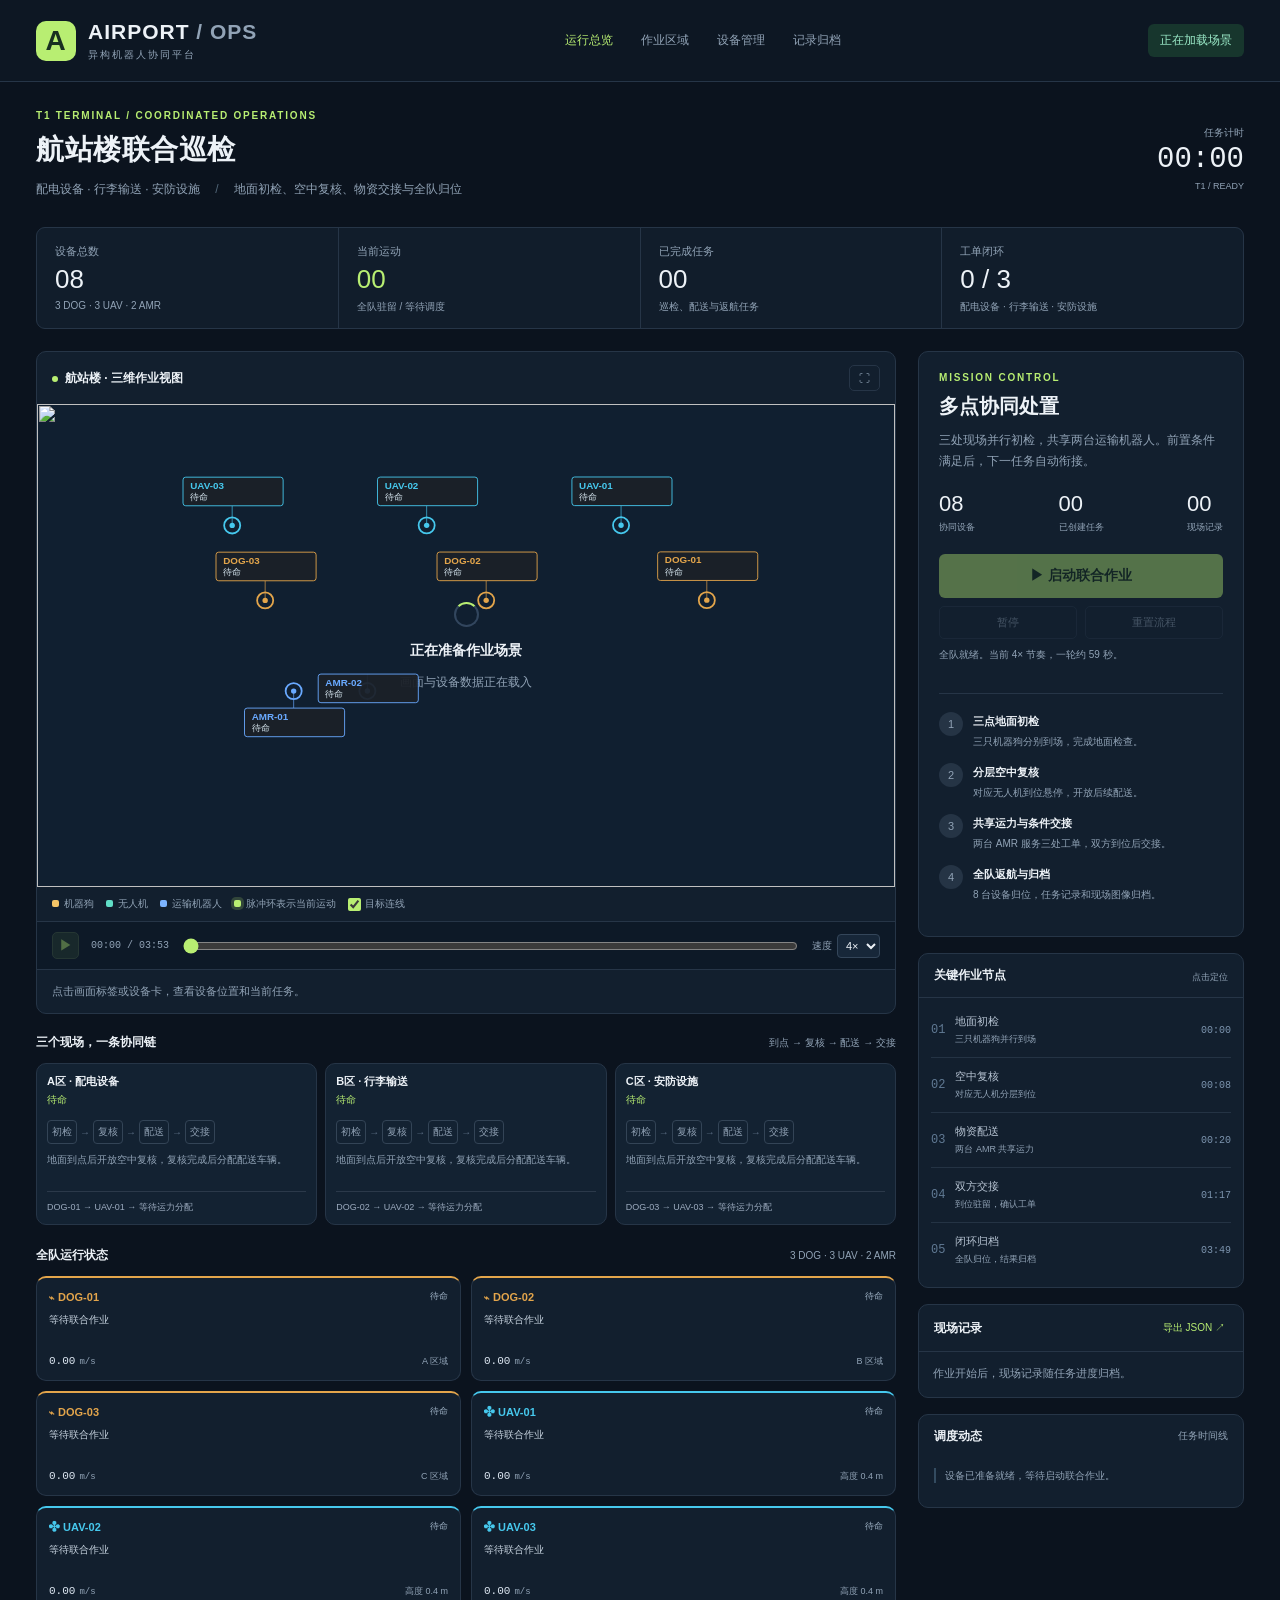
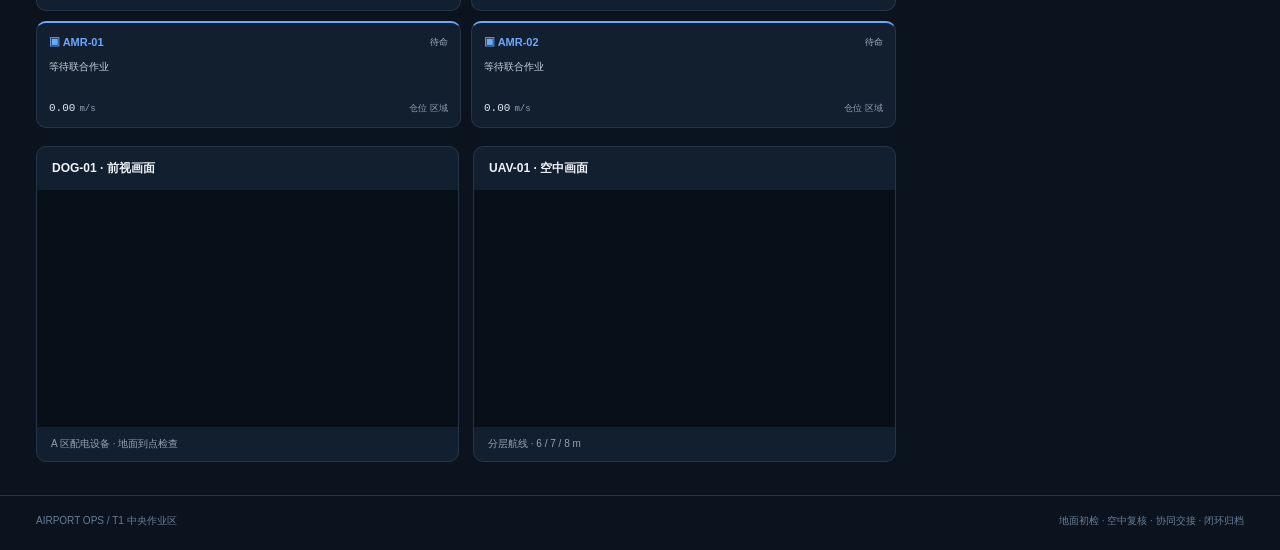
==== web/airport-ops/index.html @ 602c8a8a "chore: initial public release" ====
<!doctype html>
<html lang="zh-CN">
<head>
<meta charset="utf-8"><meta name="viewport" content="width=device-width,initial-scale=1">
<meta name="theme-color" content="#0b131e">
<title>AIRPORT OPS · 航站楼联合巡检</title>
<style>:root{color-scheme:dark;--bg:#0b131e;--panel:#121f2e;--line:#263547;--muted:#91a3b6;--white:#edf2f7;--accent:#b8ee72;--blue:#7cb4ff;--gold:#f4c467;--mint:#60dec7}
*{box-sizing:border-box}body{margin:0;background:var(--bg);color:var(--white);font:14px "Segoe UI","Microsoft YaHei",sans-serif}button,a{font:inherit}button{cursor:pointer}button:disabled{opacity:.4;cursor:not-allowed}button:focus-visible,a:focus-visible{outline:2px solid var(--accent);outline-offset:3px}header{height:82px;border-bottom:1px solid var(--line);display:flex;align-items:center;justify-content:space-between;padding:0 36px;gap:20px;background:#0d1723}.brand{display:flex;align-items:center;gap:12px;font-size:21px;font-weight:800;letter-spacing:1px}.brand-icon{display:grid;place-items:center;width:40px;height:40px;background:var(--accent);color:#183021;border-radius:10px;font-size:28px}.brand small{display:block;font-size:10px;color:var(--muted);font-weight:400;letter-spacing:2px;margin-top:4px}.muted,nav,.nav-dot{color:var(--muted)}nav{font-size:12px}.nav-dot{margin:0 20px}.connection{font-size:12px;background:#17362d;color:#9beac8;padding:8px 12px;border-radius:6px}main{max-width:1700px;margin:auto;padding:28px 36px}.heading{display:flex;justify-content:space-between;gap:20px;margin-bottom:26px}.eyebrow{font-size:10px;font-weight:700;letter-spacing:1.8px;color:var(--accent)}h1{font-size:30px;letter-spacing:.5px;margin:10px 0}p{color:var(--muted);line-height:1.7;margin:8px 0;font-size:12px}.clock{text-align:right;min-width:150px;align-self:center}.clock small,.clock span{display:block;color:var(--muted);font-size:10px}.clock strong{display:block;font-size:29px;line-height:1.4;font-weight:400;font-variant-numeric:tabular-nums}.workspace{display:grid;grid-template-columns:minmax(0,1fr) 325px;gap:22px}.panel{border:1px solid var(--line);background:var(--panel);border-radius:10px;overflow:hidden}.panel-heading{padding:13px 15px;display:flex;justify-content:space-between;align-items:center;gap:8px;font-size:12px}.panel-heading small{font-size:10px;color:var(--muted)}.live-dot{display:inline-block;background:var(--accent);width:6px;height:6px;border-radius:50%;margin-right:7px}.view-tabs{display:flex;gap:4px}.view-tabs button,.secondary-actions button{border:1px solid var(--line);background:transparent;color:var(--muted);border-radius:5px;padding:6px 9px;font-size:11px}.view-tabs .selected{background:#263c35;color:var(--accent);border-color:#3e5e43}#scene{position:relative;background:#071018;aspect-ratio:16/9}#scene img,#scene iframe{width:100%;height:100%;object-fit:contain;display:block;border:0}#scene [hidden]{display:none!important}.scene-tag{position:absolute;left:14px;top:12px;background:#0b162ae0;color:#ecf1f5;padding:6px 9px;border-radius:4px;font-size:9px;letter-spacing:1px;pointer-events:none}.scene-tag span{color:var(--accent);margin:0 6px}.scene-caption{display:flex;align-items:center;gap:16px;flex-wrap:wrap;font-size:10px;color:var(--muted);padding:10px 15px}.scene-caption i{display:inline-block;width:7px;height:7px;border-radius:2px;margin-right:5px}.blue{background:var(--blue)}.gold{background:var(--gold)}.mint{background:var(--mint)}.scene-caption small{margin-left:auto;font-size:9px}.devices{display:grid;grid-template-columns:repeat(3,minmax(0,1fr));gap:12px;margin:14px 0}.device{padding:13px}.device-top{display:flex;align-items:center;justify-content:space-between;font-size:12px;gap:5px}.device-icon{font-size:19px}.device-status{font-size:10px;color:var(--accent)}.device-name{color:var(--muted);font-size:10px;margin:8px 0}.device-pos{font-size:13px;font-family:Consolas,monospace}.device-pos small{font-family:inherit;color:var(--muted);font-size:9px}.cameras{display:grid;grid-template-columns:1fr 1fr;gap:14px}.cameras img{width:100%;aspect-ratio:16/9;object-fit:cover;display:block;background:#071018}.camera-caption{padding:10px 14px;font-size:10px;color:var(--muted)}aside{display:flex;flex-direction:column;gap:16px}.mission{padding:20px}h2{font-size:19px;margin:10px 0}.metrics{display:flex;justify-content:space-between;margin:20px 0}.metrics strong{font-size:22px;font-weight:500;display:block}.metrics small{display:block;color:var(--muted);font-size:9px;margin-top:4px}.primary{width:100%;border:0;background:var(--accent);color:#153019;font-weight:700;padding:13px;border-radius:6px}.secondary-actions{display:flex;gap:8px;margin:8px 0}.secondary-actions button{width:50%;padding:8px}#message{font-size:10px;min-height:32px;line-height:1.6}#steps{margin-top:15px;border-top:1px solid var(--line);padding-top:5px}.step{display:flex;gap:10px;margin:15px 0}.step-num{flex:0 0 24px;height:24px;display:grid;place-items:center;border-radius:50%;background:#253445;font-size:11px;color:var(--muted)}.step.completed .step-num{background:#294633;color:var(--accent)}.step.running .step-num{background:var(--accent);color:#173322}.step b{font-size:12px;font-weight:600}.step small{display:block;color:var(--muted);font-size:10px;margin-top:5px;line-height:1.6}.result{font-size:11px;padding:10px;border-radius:6px;color:var(--accent);background:#1f352b}.result.failed{color:#ff9292;background:#41292d}a{color:var(--accent);text-decoration:none;font-size:11px}a:hover{text-decoration:underline}#evidence{padding:0 14px 14px}#evidence img{width:100%;border-radius:5px;display:block;margin-bottom:6px}#evidence a{display:block;margin-bottom:10px;font-size:10px}.evidence .panel-heading{border-bottom:1px solid var(--line);margin-bottom:12px}#events{padding:0 15px 14px;max-height:240px;overflow:auto}.event{border-left:2px solid #334b60;padding:0 0 0 9px;margin:10px 0;line-height:1.5;font-size:10px;color:var(--muted);overflow-wrap:anywhere}.event time{display:block;color:#66839e;font-size:9px;margin-bottom:3px}.scope{margin-top:16px;padding:14px;font-size:11px}.scope summary{cursor:pointer;color:var(--muted)}.scope p{font-size:11px}footer{display:flex;justify-content:space-between;gap:16px;padding:18px 36px;border-top:1px solid var(--line);color:#697e95;font-size:10px}#scene:fullscreen{height:100vh;width:100vw}
@media(max-width:1150px){main{padding:22px}.workspace{grid-template-columns:minmax(0,1fr) 290px;gap:15px}header{padding:0 22px}.device{padding:10px}.view-tabs button{padding:6px}.heading h1{font-size:25px}}
@media(max-width:880px){.workspace{grid-template-columns:1fr}header nav{display:none}.clock{display:none}.heading h1{font-size:24px}aside{display:grid;grid-template-columns:1fr 1fr}.mission{grid-row:span 2}footer{flex-direction:column}}
@media(max-width:560px){main{padding:15px}header{padding:0 15px}.brand{font-size:16px}.brand small{font-size:8px}.connection{font-size:10px}.heading h1{font-size:21px}.devices{grid-template-columns:1fr}.cameras,aside{display:flex;flex-direction:column}.view-tabs button{font-size:9px;padding:4px}.panel-heading{padding:10px;font-size:10px}}
/* Multi-agent operations layer */
.heading{margin-bottom:20px}.overview-metrics{display:grid;grid-template-columns:repeat(4,1fr);gap:1px;background:var(--line);border:1px solid var(--line);border-radius:9px;margin-bottom:22px;overflow:hidden}.overview-metrics>div{background:#111d2b;padding:14px 18px;min-width:0}.overview-metrics small{color:var(--muted);font-size:11px}.overview-metrics strong{display:block;font-size:26px;font-weight:500;margin:5px 0}.overview-metrics span{display:block;font-size:10px;color:var(--muted);white-space:nowrap;overflow:hidden;text-overflow:ellipsis}.overview-metrics .motion-count{color:var(--accent)}
#overlay{position:absolute;inset:0;width:100%;height:100%;pointer-events:none}.agent-marker{pointer-events:auto;cursor:pointer}.agent-marker text{font-family:Segoe UI,Microsoft YaHei,sans-serif}.pulse-ring{display:none;fill:none;stroke:var(--accent);stroke-width:2}.is-moving .pulse-ring{display:block;animation:beacon 1.3s linear infinite}.is-selected .pulse-ring{display:block;stroke-width:3}.agent-marker:hover rect,.is-selected rect{stroke:#fff;stroke-width:2}.scene-live{position:absolute;right:12px;top:12px;background:#0b172be8;color:#c6f395;padding:7px 10px;border-radius:5px;font-size:10px;border:1px solid #4d6350;pointer-events:none;max-width:70%;white-space:nowrap;overflow:hidden;text-overflow:ellipsis}.scene-caption{gap:12px}.scene-caption label{display:flex;align-items:center;gap:4px}.scene-caption input{accent-color:var(--accent);margin:0}.running-dot{background:var(--accent);box-shadow:0 0 0 3px #b8ee7230}#selected-info{border-top:1px solid var(--line);padding:11px 15px;font-size:11px;display:flex;gap:12px;align-items:center;color:var(--muted);min-height:40px}#selected-info small{margin-left:auto;font:10px Consolas,monospace}
.workcells{display:grid;grid-template-columns:repeat(3,minmax(0,1fr));gap:12px;margin:16px 0 21px}.workcell{padding:14px;background:#132232}.workcell.done{border-color:#456340}.workcell-title{display:flex;justify-content:space-between;gap:8px;font-size:11px}.workcell-title span{font-size:10px;color:var(--accent)}.dependency-chain{display:flex;align-items:center;gap:5px;margin:13px 0 8px;font-size:10px}.dependency-chain span{padding:4px 6px;border:1px solid #334456;border-radius:4px;color:#8fa0b3}.dependency-chain i{font-style:normal;color:#586a80}.dependency-chain .done{color:#b8ee72;background:#23392d;border-color:#405d42}.dependency-chain .current{color:#142b19;background:#b8ee72;border-color:#b8ee72}.workcell p{font-size:10px;line-height:1.6;min-height:32px;margin:7px 0}.workcell-team{font-size:9px;color:#9dacc0;border-top:1px solid #2b394a;padding-top:9px}.section-title{display:flex;justify-content:space-between;align-items:center;font-size:12px}.section-title small{font-size:10px;color:var(--muted)}.devices{grid-template-columns:repeat(4,minmax(0,1fr));gap:10px;margin:12px 0 18px}.device{text-align:left;color:var(--white);padding:12px;border-top:2px solid var(--device-color);min-width:0;transition:border-color .2s}.device:hover{background:#192b3d}.device.active{border:1px solid var(--accent);border-top:2px solid var(--accent);box-shadow:inset 0 0 20px #b8ee7206}.device.selected{outline:2px solid var(--device-color);outline-offset:2px}.device-top{font-size:11px}.device-top b{color:var(--device-color)}.device-status{font-size:9px;color:#9db0c3;white-space:nowrap}.device-status.moving{color:var(--accent)}.device-action{font-size:10px;line-height:1.6;color:#c7d3df;height:34px;overflow:hidden;margin:9px 0}.device-pos{font-size:11px;display:flex;align-items:baseline;gap:4px;color:#dce6f1}.device-pos span{margin-left:auto;font:9px Segoe UI,Microsoft YaHei,sans-serif;color:var(--muted)}.scenario-note{font-size:10px;color:#b7a68b;line-height:1.6;background:#2e2c251f;border-left:2px solid #857253;padding:8px 10px;margin:12px 0}#evidence{display:grid;grid-template-columns:1fr 1fr;gap:8px;max-height:400px;overflow:auto}#evidence p{grid-column:1/-1}#evidence a{font-size:9px;margin:0}#evidence img{aspect-ratio:16/9;object-fit:cover}.scope p{line-height:1.8}#scene:fullscreen{aspect-ratio:16/9;width:100vw;height:auto;max-height:100vh;margin:auto}
@keyframes beacon{0%{opacity:1;stroke-width:3}100%{opacity:.15;stroke-width:10}}@media(prefers-reduced-motion:reduce){.is-moving .pulse-ring{animation:none}}
@media(max-width:1280px){.devices{grid-template-columns:repeat(2,minmax(0,1fr))}.workcells{gap:8px}.workcell{padding:10px}.workcell-title{flex-direction:column;gap:4px}.dependency-chain{gap:3px}.dependency-chain span{padding:4px}.scene-tag{display:none}}
@media(max-width:880px){.overview-metrics{grid-template-columns:repeat(2,1fr)}.workcell-title{flex-direction:row}.scene-tag{display:block}aside{display:flex;flex-direction:column}}
@media(max-width:560px){.workcells{grid-template-columns:1fr}.workcell p{min-height:0}.overview-metrics>div{padding:11px}.devices{grid-template-columns:repeat(2,minmax(0,1fr))}.scene-live{top:5px;right:5px;font-size:8px}.scene-tag{display:none}#selected-info{flex-wrap:wrap}#selected-info small{margin-left:0}.scene-caption{font-size:9px}.section-title small{display:none}}

html{scroll-behavior:smooth;scroll-padding-top:24px}header .brand{font-size:21px;color:var(--white);text-decoration:none}nav{display:flex;gap:28px}nav a{font-size:12px;color:var(--muted)}nav .current{color:var(--accent)}h1{font-size:28px}.heading{align-items:center;margin-bottom:20px}.heading p{font-size:12px}.heading-divider{margin:0 12px;color:#526778}.heading .clock strong{font-family:Consolas,monospace}.heading .clock span{font-size:9px}.workspace{grid-template-columns:minmax(0,1fr) 326px}.scene-bottom{position:absolute;bottom:13px;left:15px;background:#0b172be8;color:#d9e6ee;padding:7px 11px;font-size:10px;border-radius:4px;pointer-events:none}#scene canvas{width:100%;height:100%;display:block;object-fit:contain}#scene [hidden],.load-state[hidden]{display:none!important}.load-state{position:absolute;inset:0;display:flex;align-items:center;justify-content:center;flex-direction:column;gap:15px;background:#101f30}.load-state small{color:var(--muted)}.spinner{height:25px;width:25px;border:2px solid #32465e;border-top-color:var(--accent);border-radius:50%;animation:spin 1s linear infinite}@keyframes spin{to{transform:rotate(360deg)}}.section-title{margin-top:20px}.workcells{margin:12px 0 22px}.playback{display:flex;align-items:center;gap:12px;padding:10px 15px;background:#0d1927;border-top:1px solid var(--line)}.play-icon{width:27px;height:27px;flex:0 0 27px;padding:0;background:#294033;color:var(--accent);border:1px solid #4a6247;border-radius:5px}.timecode{font:10px Consolas,monospace;color:var(--muted);white-space:nowrap}input[type=range]{accent-color:var(--accent);min-width:30px;flex:1;cursor:pointer}.speed-label{display:flex;gap:5px;align-items:center;font-size:10px;color:var(--muted)}select{background:#172739;border:1px solid #34465a;color:var(--white);border-radius:4px;font-size:11px;padding:4px}.text-button{background:none;border:0;color:var(--accent);font-size:10px;cursor:pointer;padding:3px}.text-button:hover{text-decoration:underline}.cameras canvas{width:100%;aspect-ratio:16/9;display:block;background:#071018}.chapters .panel-heading{border-bottom:1px solid var(--line)}#chapters{padding:5px 12px 10px}#chapters button{width:100%;display:flex;align-items:center;gap:10px;background:none;border:0;border-bottom:1px solid #243344;color:#b7c4d3;text-align:left;padding:11px 0;font-size:11px}#chapters button:last-child{border-bottom:0}#chapters button:hover{color:var(--white)}.chapter-num{font:12px Consolas,monospace;color:#617a94}.chapters small{display:block;font-size:9px;color:var(--muted);margin-top:4px}.chapters time{margin-left:auto;font:10px Consolas,monospace;color:#7c94ae}.chapters .passed .chapter-num{color:var(--accent)}.evidence-item{background:none;border:0;padding:0;color:var(--accent);font:10px inherit;text-align:left;cursor:pointer;line-height:1.5}.evidence-item:hover img{outline:1px solid var(--accent)}#evidence p{margin:0;font-size:11px}#evidence span{font-size:9px;line-height:1.7}#events{max-height:230px}.mission #message{min-height:34px}.mission{padding:20px}.mission h2{font-size:20px}#steps{margin-top:12px}.step{margin:13px 0}.step small{font-size:10px}.step b{font-size:11px}#selected-info{min-height:44px}.scene-live{max-width:72%}#scene:fullscreen{height:100vh;max-height:none;aspect-ratio:auto;background:#000;display:flex;align-items:center}#scene:fullscreen canvas{height:auto;width:100%;max-height:100vh;object-fit:contain}#scene:fullscreen #overlay{inset:0;height:100%;object-fit:contain}dialog{position:fixed;background:#101e2c;color:#ebf3f7;border:1px solid #365064;border-radius:10px;padding:15px;max-width:min(1040px,94vw);max-height:94vh;overflow:auto}dialog::backdrop{background:#000b}dialog img{display:block;max-width:100%;max-height:75vh;object-fit:contain;margin:auto}dialog p{font-size:12px;text-align:center}#close-modal{position:absolute;top:10px;right:10px;background:#0b182e;color:white;border:1px solid #51687c;border-radius:6px;width:32px;height:32px;font-size:22px;z-index:1}.devices .device:focus-visible{outline:2px solid var(--accent)}.agent-marker:focus-visible rect{stroke:white;stroke-width:3}footer{margin-top:5px}button{touch-action:manipulation}
@media(min-width:1450px){main{padding-top:24px}.devices{grid-template-columns:repeat(4,minmax(0,1fr))}.overview-metrics{margin-bottom:20px}}
@media(max-width:1100px){nav{gap:15px}.workspace{grid-template-columns:minmax(0,1fr) 285px}.mission{padding:15px}.workcell-title{flex-direction:column}.scene-tag{display:none}.view-tabs button{font-size:10px}}
@media(max-width:880px){.workspace{grid-template-columns:1fr}.scene-tag{display:block}.mission{padding:20px}.workcell-title{flex-direction:row}.overview-metrics{grid-template-columns:repeat(4,1fr)}.overview-metrics>div{padding:12px}.overview-metrics strong{font-size:23px}.scene-caption{gap:10px}header .brand{font-size:18px}}
@media(max-width:560px){header{height:70px;gap:10px}header .brand{font-size:15px}.brand-icon{height:34px;width:34px;font-size:23px}.heading{margin-top:2px}.heading h1{font-size:23px}.heading p{font-size:11px}.heading-divider{margin:0 4px}.overview-metrics{grid-template-columns:repeat(2,1fr)}.scene-tag{display:none}.scene-bottom{left:6px;bottom:7px;font-size:7px;padding:4px 6px}.scene-live{font-size:7px;max-width:80%}.panel-heading{font-size:10px}.view-tabs{gap:3px}.view-tabs button{padding:5px 4px;font-size:8px}#view-title{font-size:10px}.playback{gap:8px;padding:9px}.timecode{font-size:8px}.speed-label{font-size:0}.speed-label select{font-size:10px}#selected-info{font-size:10px}.scene-caption span:nth-child(4){display:none}.cameras{gap:13px}.connection{font-size:9px;padding:7px}.device-top{font-size:10px}.device-status{font-size:8px}}
@media(prefers-reduced-motion:reduce){html{scroll-behavior:auto}.spinner{animation:none}.pulse-ring{animation:none}}

/* Compact view used inside the inspection platform map panel. */
html.embed,html.embed body{height:100%;overflow:hidden;background:#f4f7f8;color:#1b2730;font-size:15px;font-family:'Barlow Condensed','PingFang SC','Microsoft YaHei',sans-serif}html.embed{--bg:#f4f7f8;--panel:#fff;--line:#e3eaee;--muted:#5c6b76;--white:#1b2730;--accent:#087e78;--blue:#2464ac;--gold:#c9862d;--mint:#087e78}html.embed header,html.embed .heading,html.embed .overview-metrics,html.embed .main-column>:not(.viewport),html.embed aside>:not(.mission),html.embed footer,html.embed .playback,html.embed .scene-bottom,html.embed #selected-info,html.embed .mission>p,html.embed .eyebrow,html.embed .step small,html.embed .scene-tag,html.embed .scene-caption span:has(.running-dot){display:none!important}html.embed main{height:100%;max-width:none;padding:0}html.embed .workspace{height:100%;grid-template-columns:minmax(0,1fr) 280px;gap:0}html.embed .main-column,html.embed .viewport{height:100%;min-height:0}html.embed .viewport,html.embed .mission,html.embed .panel{display:flex;flex-direction:column;border-radius:0;background:#fff;border-color:#e3eaee;color:#1b2730}html.embed #scene{flex:1;min-height:0;aspect-ratio:auto;background:#eef3f5;container-type:size;overflow:hidden}html.embed #scene canvas,html.embed #scene #overlay,html.embed #scene-preview{position:absolute;left:50%;top:50%;width:max(100cqw,calc(100cqh * 16 / 9));height:max(100cqh,calc(100cqw * 9 / 16));transform:translate(-50%,-50%);object-fit:fill}html.embed .panel-heading{min-height:46px;background:#f7fafb;border-bottom:1px solid #e3eaee;color:#1b2730;font-size:16px}html.embed .view-tabs button{font-size:14px}html.embed .view-tabs .selected{background:#087e78;color:#fff;border-color:#087e78}html.embed .scene-caption{padding:8px 12px;background:#f7fafb;border-top:1px solid #e3eaee;color:#314049;font-size:14px}html.embed .scene-live{background:#ffffffe6;color:#087e78;border-color:#c5dbe3;font-size:14px}html.embed aside{height:100%;gap:0}html.embed .mission{height:100%;overflow:auto;padding:14px 16px}html.embed .mission h2{margin:0 0 12px;font-size:22px;font-weight:600;letter-spacing:.02em;color:#1b2730}html.embed .metrics strong{color:#1b2730;font-size:28px;font-family:'Barlow Condensed','PingFang SC',sans-serif;font-weight:600}html.embed .metrics small{font-size:13px}html.embed .primary{background:#087e78;color:#fff;border:1px solid #087e78;border-radius:999px;font-size:15px}html.embed .secondary-actions button{background:#fff;border-color:#d5e0e6;color:#314049;border-radius:999px;font-size:14px}html.embed #steps{margin-top:12px;border-top-color:#e3eaee}html.embed .step{margin:9px 0}html.embed .step-num{background:#eef3f6;color:#314049}html.embed .step.running .step-num{background:#087e78;color:#fff}html.embed .step.completed .step-num{background:#e7f6ee;color:#168762}html.embed .step b{color:#1b2730;font-size:15px}@media(max-width:820px){html.embed .workspace{grid-template-columns:1fr}html.embed aside{display:none}}
#scene-preview{position:absolute;inset:0;width:100%;height:100%;object-fit:cover;z-index:1;pointer-events:none}#overlay{z-index:2}
html.embed .primary:hover{background:#066d68;border-color:#066d68}
html.embed .secondary-actions button{border-color:#8fb8b4;color:#087e78}
html.embed .secondary-actions button:hover{background:#eaf5f3;border-color:#087e78}
</style>
<script>if(new URLSearchParams(location.search).has('embed'))document.documentElement.classList.add('embed');</script>
</head>
<body>
<header>
  <a class="brand" href="#top" aria-label="返回总览"><span class="brand-icon">A</span><span>AIRPORT <span class="muted">/ OPS</span><small>异构机器人协同平台</small></span></a>
  <nav aria-label="页面导航"><a class="current" href="#top">运行总览</a><a href="#workzones">作业区域</a><a href="#fleet">设备管理</a><a href="#records">记录归档</a></nav>
  <div class="connection" id="connection" role="status">正在加载场景</div>
</header>
<main id="top">
  <section class="heading">
    <div><div class="eyebrow">T1 TERMINAL / COORDINATED OPERATIONS</div><h1>航站楼联合巡检</h1><p>配电设备 · 行李输送 · 安防设施 <span class="heading-divider">/</span> 地面初检、空中复核、物资交接与全队归位</p></div>
    <div class="clock"><small>任务计时</small><strong id="clock">00:00</strong><span id="mission-code">T1 / READY</span></div>
  </section>
  <section class="overview-metrics" id="overview-metrics" aria-label="作业统计"></section>
  <div class="workspace">
    <div class="main-column">
      <section class="panel viewport">
        <div class="panel-heading"><div><span class="live-dot"></span><b id="view-title">航站楼 · 三维作业视图</b></div><div class="view-tabs" role="group" aria-label="场景视角"><button id="fullscreen" aria-label="全屏显示场景">⛶</button></div></div>
        <div id="scene">
          <canvas id="overview" width="960" height="540" aria-label="航站楼三维作业画面"></canvas>
          <img id="scene-preview" src="/assets/airport/airport-preview.jpg" alt="" aria-hidden="true">
          <svg id="overlay" viewBox="0 0 960 540" aria-label="设备位置与任务目标"></svg>
          <div class="scene-tag">T1 CENTRAL CONCOURSE <span>•</span> 3 WORK ZONES</div>
          <div class="scene-live" id="scene-live">8 台设备就绪</div>
          <div class="scene-bottom" id="scene-bottom">机器狗初检 → 无人机复核 → 运输交接 → 全队归位</div>
          <div class="load-state" id="load-state"><span class="spinner"></span><b>正在准备作业场景</b><small>画面与设备数据正在载入</small></div>
        </div>
        <div class="scene-caption"><span><i class="gold"></i>机器狗</span><span><i class="mint"></i>无人机</span><span><i class="blue"></i>运输机器人</span><span><i class="running-dot"></i>脉冲环表示当前运动</span><label><input type="checkbox" id="routes" checked>目标连线</label></div>
        <div class="playback">
          <button id="play-toggle" class="play-icon" title="播放或暂停（空格）" aria-label="开始播放" disabled>▶</button>
          <span class="timecode" id="timecode">00:00 / 00:00</span>
          <input type="range" id="seek" min="0" max="100" value="0" step="0.05" aria-label="作业进度">
          <label class="speed-label">速度 <select id="speed" aria-label="播放速度"><option value="1">1×</option><option value="2">2×</option><option value="4" selected>4×</option></select></label>
        </div>
        <div id="selected-info">点击画面标签或设备卡，查看设备位置和当前任务。</div>
      </section>
      <div class="section-title" id="workzones"><b>三个现场，一条协同链</b><small>到点 → 复核 → 配送 → 交接</small></div>
      <section class="workcells" id="cells"></section>
      <div class="section-title" id="fleet"><b>全队运行状态</b><small>3 DOG · 3 UAV · 2 AMR</small></div>
      <section class="devices" id="devices"></section>
      <section class="cameras">
        <article class="panel"><div class="panel-heading"><b>DOG-01 · 前视画面</b></div><canvas id="dog-camera" width="480" height="270" aria-label="机器狗前视画面"></canvas><div class="camera-caption">A 区配电设备 · 地面到点检查</div></article>
        <article class="panel"><div class="panel-heading"><b>UAV-01 · 空中画面</b></div><canvas id="drone-camera" width="480" height="270" aria-label="无人机空中画面"></canvas><div class="camera-caption">分层航线 · 6 / 7 / 8 m</div></article>
      </section>
    </div>
    <aside>
      <section class="panel mission">
        <div class="eyebrow">MISSION CONTROL</div><h2>多点协同处置</h2><p>三处现场并行初检，共享两台运输机器人。前置条件满足后，下一任务自动衔接。</p>
        <div class="metrics"><div><strong>08</strong><small>协同设备</small></div><div><strong id="task-count">00</strong><small>已创建任务</small></div><div><strong id="record-count">00</strong><small>现场记录</small></div></div>
        <button class="primary" id="start" disabled>▶ 启动联合作业</button>
        <div class="secondary-actions"><button id="pause" disabled>暂停</button><button id="reset" disabled>重置流程</button></div>
        <p id="message" role="status">正在准备场景与设备数据。</p>
        <div id="steps"></div>
        <div id="mission-result"></div>
      </section>
      <section class="panel chapters"><div class="panel-heading"><b>关键作业节点</b><small>点击定位</small></div><div id="chapters"></div></section>
      <section class="panel evidence" id="records"><div class="panel-heading"><b>现场记录</b><button class="text-button" id="export">导出 JSON ↗</button></div><div id="evidence"><p>作业开始后，现场记录随任务进度归档。</p></div></section>
      <section class="panel log"><div class="panel-heading"><b>调度动态</b><small>任务时间线</small></div><div id="events"></div></section>
    </aside>
  </div>
</main>
<footer><span>AIRPORT OPS / T1 中央作业区</span><span>地面初检 · 空中复核 · 协同交接 · 闭环归档</span></footer>
<dialog id="evidence-modal"><button id="close-modal" aria-label="关闭现场记录">×</button><img id="evidence-image" alt="现场记录"><p id="evidence-label"></p></dialog>
<video id="media" preload="metadata" muted playsinline aria-hidden="true" hidden src="/assets/airport/airport-session.mp4"></video>
<script>
const scenePreview=document.getElementById('scene-preview');
const revealPreview=()=>{document.getElementById('load-state').hidden=true;if(window.parent!==window)requestAnimationFrame(()=>window.parent.postMessage({type:'airport-scene-ready'},location.origin));};
if(scenePreview.complete&&scenePreview.naturalWidth)revealPreview();else scenePreview.addEventListener('load',revealPreview,{once:true});
</script>
<script type="module">
const DATA = await fetch(new URL('session-data.json', import.meta.url)).then(response=>{if(!response.ok)throw new Error('session');return response.json();});
const $ = s => document.querySelector(s);
const esc = s => String(s ?? '').replace(/[&<>"']/g, c => ({'&':'&amp;','<':'&lt;','>':'&gt;','"':'&quot;',"'":'&#39;'}[c]));
const COL = {dog:'#e3a54b',drone:'#46c8ed',amr:'#69a9ff'};
const ICON = {dog:'⌁',drone:'✣',amr:'▣'};
const PHASE = {queued:'待命',inspect:'地面初检',air:'空中复核',queue:'等待运力',transport:'物资配送',handoff:'交接确认',return:'联合返航',completed:'工单闭环'};
const RANK = {queued:-1,inspect:0,air:1,queue:2,transport:2,handoff:3,return:4,completed:5};
const video = $('#media'), main = $('#overview').getContext('2d');
const dogCam = $('#dog-camera').getContext('2d'), droneCam = $('#drone-camera').getContext('2d');
let started = false, selected = null, view = 'overview', ready = false, lastKey = '', lastEvidence = '', tickAt = 0;
const PREVIEW_TIME = .4;
const duration = DATA.frames.length / DATA.fps;
const fmt = s => Math.floor(Math.max(0,s)/60).toString().padStart(2,'0')+':'+Math.floor(Math.max(0,s)%60).toString().padStart(2,'0');
const text = i => DATA.strings[i] || '';

function frame() {
  return DATA.frames[Math.min(DATA.frames.length-1, Math.max(0, Math.floor(video.currentTime*DATA.fps)))];
}
function snapshot() {
  const f = frame();
  const devices = DATA.devices.map((d,i) => {
    const v = f.d[i];
    return {...d, pose:{x:v.p[0],y:v.p[1],z:v.p[2],speed:v.p[3],yaw:v.p[4]},
      moving:started && !video.paused && v.m, mode:!started?'待命':video.paused && !video.ended?'已暂停':text(v.o),
      action:started?text(v.a):'等待联合作业', target:started?v.t:null, workcell:v.c};
  });
  const cells = DATA.cells.map((c,i)=>({...c,phase:started?f.c[i].p:'queued',detail:started?text(f.c[i].d):'地面到点后开放空中复核，复核完成后分配配送车辆。',amr:started?f.c[i].a:null}));
  return {f, devices, cells, done:started && f.done, t:started?video.currentTime:0};
}
function project(x,y,z) {
  const c=DATA.camera, dx=x-c.position[0],dy=y-c.position[1],dz=z-c.position[2];
  const cp=Math.cos(c.pitch),sp=Math.sin(c.pitch),cy=Math.cos(c.yaw),sy=Math.sin(c.yaw);
  const depth=cp*cy*dx+cp*sy*dy-sp*dz;
  if(depth<.1)return null;
  const focal=c.width/(2*Math.tan(c.hfov/2));
  return [c.width/2+focal*(sy*dx-cy*dy)/depth,c.height/2-focal*(sp*cy*dx+sp*sy*dy+cp*dz)/depth];
}
function drawCameras() {
  if(video.readyState<2)return;
  // The atlas has the overview above two synchronized close-up cameras.
  main.drawImage(video,0,0,960,540,0,0,960,540);
  dogCam.drawImage(video,0,540,480,270,0,0,480,270);
  droneCam.drawImage(video,480,540,480,270,0,0,480,270);
}
function drawOverlay(s) {
  $('#overlay').hidden=view!=='overview';
  if(view!=='overview')return;
  const parts=[], occupied=[];
  for(const d of s.devices){
    const p=project(d.pose.x,d.pose.y,d.pose.z+(d.type==='amr'?.12:.08));
    if(!p)continue;
    const [x,y]=p,col=COL[d.type];
    if($('#routes').checked && d.target){
      const t=project(d.target[0],d.target[1],d.target[2]??.1);
      if(t)parts.push(`<path d="M${x} ${y} L${t[0]} ${t[1]}" stroke="${col}" stroke-width="1.5" stroke-dasharray="6 5" opacity=".8"/><circle cx="${t[0]}" cy="${t[1]}" r="5" fill="none" stroke="${col}"/>`);
    }
    const bx=Math.min(840,Math.max(5,x-55)); let by=Math.min(492,Math.max(48,y+(d.type==='amr'?19:-54)));
    for(const r of occupied)if(Math.abs(bx-r[0])<115&&Math.abs(by-r[1])<36)by=Math.max(48,by-38);
    occupied.push([bx,by]);
    parts.push(`<g class="agent-marker ${d.moving?'is-moving ':''}${selected===d.id?'is-selected':''}" data-device="${d.id}" role="button" tabindex="0" aria-label="${d.label} ${esc(d.mode)}"><title>${esc(d.label+' · '+d.action)}</title><circle class="pulse-ring" cx="${x}" cy="${y}" r="16"/><circle cx="${x}" cy="${y}" r="9" fill="none" stroke="${col}" stroke-width="2"/><circle cx="${x}" cy="${y}" r="3" fill="${col}"/><path d="M${x} ${y} L${bx+55} ${by+(d.type==='amr'?0:32)}" stroke="${col}" opacity=".75"/><rect x="${bx}" y="${by}" width="112" height="32" rx="3" fill="#1b2028" fill-opacity=".94" stroke="${d.moving?'#46c8ed':col}"/><text x="${bx+8}" y="${by+13}" fill="${col}" font-size="11" font-weight="700">${d.label}</text><text x="${bx+8}" y="${by+26}" fill="${d.moving?'#9eebff':'#d5e4ee'}" font-size="10">${esc(d.mode)}${d.moving?' ▶':''}</text></g>`);
  }
  $('#overlay').innerHTML=parts.join('');
}
function render(force=false) {
  const s=snapshot(), f=s.f, moving=s.devices.filter(d=>d.moving), done=s.cells.filter(c=>c.phase==='completed').length;
  $('#scene-preview').hidden=started;
  const key=[Math.floor(video.currentTime*DATA.fps),started,video.paused,video.ended,selected,view].join('|');
  if(!force && key===lastKey)return;
  lastKey=key;
  const records=started?DATA.evidence.filter(e=>e.at<=s.t+.05):[];
  $('#connection').textContent=!ready?'正在加载场景':!started?'● 场景就绪':s.done?'✓ 本轮作业完成':video.paused?'Ⅱ 作业已暂停':'● 联合作业执行中';
  $('#clock').textContent=fmt(started?f.clock:0);
  $('#mission-code').textContent=started?'T1 / '+DATA.mission:'T1 / READY';
  $('#overview-metrics').innerHTML=[['设备总数','08','3 DOG · 3 UAV · 2 AMR'],['当前运动',String(moving.length).padStart(2,'0'),moving.map(d=>d.label).join(' · ')||'全队驻留 / 等待调度'],['已完成任务',String(started?f.completed:0).padStart(2,'0'),'巡检、配送与返航任务'],['工单闭环',done+' / 3','配电设备 · 行李输送 · 安防设施']].map((v,i)=>`<div><small>${v[0]}</small><strong class="${i===1?'motion-count':''}">${v[1]}</strong><span>${esc(v[2])}</span></div>`).join('');
  $('#scene-live').textContent=!started?'8 台设备已就绪':s.done?'✓ 三处工单闭环 · 全队归位':video.paused?'Ⅱ 当前作业已暂停':moving.length?'运动中 '+moving.length+' 台 · '+moving.map(d=>d.label).join(' / '):'设备驻留 · 等待联动条件';
  $('#scene-bottom').textContent=s.done?'巡检、复核、交接与归位全部完成':s.cells.some(c=>c.phase==='handoff')?'双方到位 · 连续驻留后确认物资交接':s.cells.some(c=>c.phase==='transport')?'复核结果已确认 · 运输机器人正在配送':s.cells.some(c=>c.phase==='air')?'机器狗到点 · 对应无人机分层复核':'机器狗初检 → 无人机复核 → 运输交接 → 全队归位';
  $('#cells').innerHTML=s.cells.map(c=>`<article class="panel workcell ${c.phase==='completed'?'done':''}"><div class="workcell-title"><b>${esc(c.name)}</b><span>${PHASE[c.phase]}</span></div><div class="dependency-chain">${['初检','复核','配送','交接'].map((n,i)=>`<span class="${RANK[c.phase]>i?'done':RANK[c.phase]===i?'current':''}">${RANK[c.phase]>i?'✓ ':''}${n}</span>${i<3?'<i>→</i>':''}`).join('')}</div><p>${esc(c.detail)}</p><div class="workcell-team">${DATA.devices.find(d=>d.id===c.dog).label} → ${DATA.devices.find(d=>d.id===c.drone).label} → ${c.amr?DATA.devices.find(d=>d.id===c.amr)?.label:'等待运力分配'}</div></article>`).join('');
  const ordered=[...s.devices].sort((a,b)=>({dog:0,drone:1,amr:2}[a.type]-{dog:0,drone:1,amr:2}[b.type])||a.label.localeCompare(b.label));
  $('#devices').innerHTML=ordered.map(d=>`<button class="panel device ${d.moving?'active ':''}${selected===d.id?'selected':''}" style="--device-color:${COL[d.type]}" data-device="${d.id}"><div class="device-top"><b>${ICON[d.type]} ${d.label}</b><span class="device-status ${d.moving?'moving':''}">${d.moving?'● ':''}${esc(d.mode)}</span></div><div class="device-action">${esc(d.action)}</div><div class="device-pos">${d.pose.speed.toFixed(2)} <small>m/s</small><span>${d.type==='drone'?'高度 '+d.pose.z.toFixed(1)+' m':(d.workcell||'仓位')+' 区域'}</span></div></button>`).join('');
  const d=s.devices.find(x=>x.id===selected);
  $('#selected-info').innerHTML=d?`<b style="color:${COL[d.type]}">${d.label}</b><span>${esc(d.mode+' · '+d.action)}</span><small>X ${d.pose.x.toFixed(2)} / Y ${d.pose.y.toFixed(2)} / Z ${d.pose.z.toFixed(2)} m</small>`:'点击画面标签或设备卡，查看设备位置和当前任务。';
  $('#task-count').textContent=String(started?f.tasks:0).padStart(2,'0');
  $('#record-count').textContent=String(records.length).padStart(2,'0');
  $('#start').disabled=!ready || (started && !video.paused && !video.ended);
  $('#start').textContent=s.done?'↻ 再运行一轮':started && video.paused?'▶ 继续联合作业':started?'联合作业执行中':'▶ 启动联合作业';
  $('#pause').disabled=!started||video.paused||s.done;
  $('#reset').disabled=!started;
  $('#play-toggle').disabled=!ready;
  $('#play-toggle').textContent=video.paused?'▶':'Ⅱ';
  $('#play-toggle').setAttribute('aria-label',video.paused?'开始播放':'暂停播放');
  $('#seek').value=video.currentTime;
  $('#timecode').textContent=fmt(video.currentTime)+' / '+fmt(duration);
  const speed=Number($('#speed').value);
  $('#message').textContent=s.done?'三处工单全部闭环。可查看现场记录、导出报告或再次运行。':!started?`全队就绪。当前 ${speed}× 节奏，一轮约 ${Math.ceil(duration/speed)} 秒。`:video.paused?'已暂停。可以选择节点查看，或继续当前作业。':'联合作业执行中，各区域按前置条件推进。';
  const stepNames=['三点地面初检','分层空中复核','共享运力与条件交接','全队返航与归档'];
  const details=['三只机器狗分别到场，完成地面检查。','对应无人机到位悬停，开放后续配送。','两台 AMR 服务三处工单，双方到位后交接。','8 台设备归位，任务记录和现场图像归档。'];
  $('#steps').innerHTML=stepNames.map((name,i)=>{
    const status=!started?'pending':text(f.steps[i]);
    return `<div class="step ${status}"><span class="step-num">${status==='completed'?'✓':i+1}</span><div><b>${name}</b><small>${details[i]}</small></div></div>`;
  }).join('');
  $('#mission-result').innerHTML=s.done?'<div class="result">✓ 12 个任务完成 · 9 张现场记录 · 8 台设备归位</div>':'';
  const ek=records.map(e=>e.id).join(',');
  if(ek!==lastEvidence){lastEvidence=ek;$('#evidence').innerHTML=records.map(e=>`<button class="evidence-item" data-evidence="${e.id}"><img src="${e.image}" loading="lazy" alt="${esc(e.label)}"><span>${esc(e.label)} ↗</span></button>`).join('')||'<p>作业开始后，现场记录随任务进度归档。</p>';}
  const logs=started?DATA.events.filter(e=>e.at<=s.t+.05).slice(-12).reverse():[];
  $('#events').innerHTML=logs.length?logs.map(e=>`<div class="event"><time>T+ ${fmt(e.at)}</time>${esc(e.text)}</div>`).join(''):'<div class="event">设备已准备就绪，等待启动联合作业。</div>';
  document.querySelectorAll('[data-jump]').forEach(b=>b.classList.toggle('passed',started&&Number(b.dataset.jump)<=s.t));
  drawOverlay(s);
}
function setView(v) {
  if(v!=='overview')return;
  view='overview';
  $('#view-title').textContent='航站楼 · 三维作业视图';
  drawCameras(); render(true);
}
async function play() {
  if(!ready)return;
  if(video.ended || snapshot().done){video.currentTime=PREVIEW_TIME;}
  started=true;video.playbackRate=Number($('#speed').value);
  try {await video.play();render(true);} catch(e) {$('#message').textContent='播放被浏览器阻止，请再次点击启动。';}
}
function pause(){video.pause();render(true);}
function reset(){video.pause();started=false;video.currentTime=PREVIEW_TIME;lastEvidence='reset';render(true);}
function jump(seconds){video.pause();started=true;video.currentTime=Math.min(duration-.08,Math.max(PREVIEW_TIME,seconds));render(true);}
function downloadReport() {
  const s=snapshot();
  const report={format:'airport-ops-report-v1',source:'recorded_3d_session',mission:DATA.mission,playhead_seconds:s.t,task_time_seconds:started?s.f.clock:0,devices:s.devices,zones:s.cells,task_ids:started?DATA.taskIds.slice(0,s.f.tasks):[],completed_tasks:started?s.f.completed:0,evidence:started?DATA.evidence.filter(e=>e.at<=s.t).map(({image,...e})=>e):[]};
  const url=URL.createObjectURL(new Blob([JSON.stringify(report,null,2)],{type:'application/json'}));
  const a=document.createElement('a');a.href=url;a.download='airport-ops-report.json';a.click();setTimeout(()=>URL.revokeObjectURL(url),1000);
}
function showEvidence(id){const e=DATA.evidence.find(x=>x.id===id);if(!e)return;$('#evidence-image').src=e.image;$('#evidence-label').textContent=e.label;$('#evidence-modal').showModal();}
$('#start').addEventListener('click',play);$('#pause').addEventListener('click',pause);$('#reset').addEventListener('click',reset);
$('#play-toggle').addEventListener('click',()=>video.paused?play():pause());
$('#seek').max=duration-.08;$('#seek').addEventListener('input',e=>jump(Number(e.target.value)));
$('#speed').addEventListener('change',e=>{video.playbackRate=Number(e.target.value);render(true);});
$('#routes').addEventListener('change',()=>render(true));$('#export').addEventListener('click',downloadReport);
$('#fullscreen').addEventListener('click',async()=>{try{if(document.fullscreenElement)await document.exitFullscreen();else await $('#scene').requestFullscreen();}catch(e){$('#message').textContent='当前浏览器不支持全屏，请使用窗口最大化。';}});
$('#close-modal').addEventListener('click',()=>$('#evidence-modal').close());
$('#evidence-modal').addEventListener('click',e=>{if(e.target===$('#evidence-modal'))$('#evidence-modal').close();});
document.addEventListener('click',e=>{const b=e.target.closest('[data-device],[data-view],[data-jump],[data-evidence]');if(!b)return;if(b.dataset.device){selected=b.dataset.device;render(true);}if(b.dataset.view)setView(b.dataset.view);if(b.dataset.jump!==undefined)jump(Number(b.dataset.jump));if(b.dataset.evidence)showEvidence(b.dataset.evidence);});
document.addEventListener('keydown',e=>{if(e.key==='Enter'&&e.target.matches('.agent-marker')){selected=e.target.dataset.device;render(true);}if(e.code==='Space'&&!e.target.closest('button,input,select,a,dialog')){e.preventDefault();video.paused?play():pause();}});
$('#chapters').innerHTML=DATA.chapters.map((c,i)=>`<button data-jump="${c.at}"><span class="chapter-num">${String(i+1).padStart(2,'0')}</span><span>${c.name}<small>${c.note}</small></span><time>${fmt(c.at)}</time></button>`).join('');
video.playbackRate=4;
video.addEventListener('loadeddata',()=>{ready=true;$('#load-state').hidden=true;if(video.currentTime<PREVIEW_TIME)video.currentTime=PREVIEW_TIME;else{drawCameras();render(true);}});
video.addEventListener('seeked',()=>{drawCameras();render(true);});
video.addEventListener('ended',()=>render(true));
video.addEventListener('error',()=>{$('#load-state').innerHTML='<b>画面加载失败</b><small>请使用最新版 Chrome 或 Edge 打开此文件。</small>';$('#connection').textContent='画面未就绪';});
function tick(now){if(now-tickAt>65){tickAt=now;drawCameras();render();}requestAnimationFrame(tick);}
render(true);requestAnimationFrame(tick);
if(video.readyState>=2){ready=true;$('#load-state').hidden=true;if(video.currentTime<PREVIEW_TIME)video.currentTime=PREVIEW_TIME;else{drawCameras();render(true);}}
</script>
</body></html>
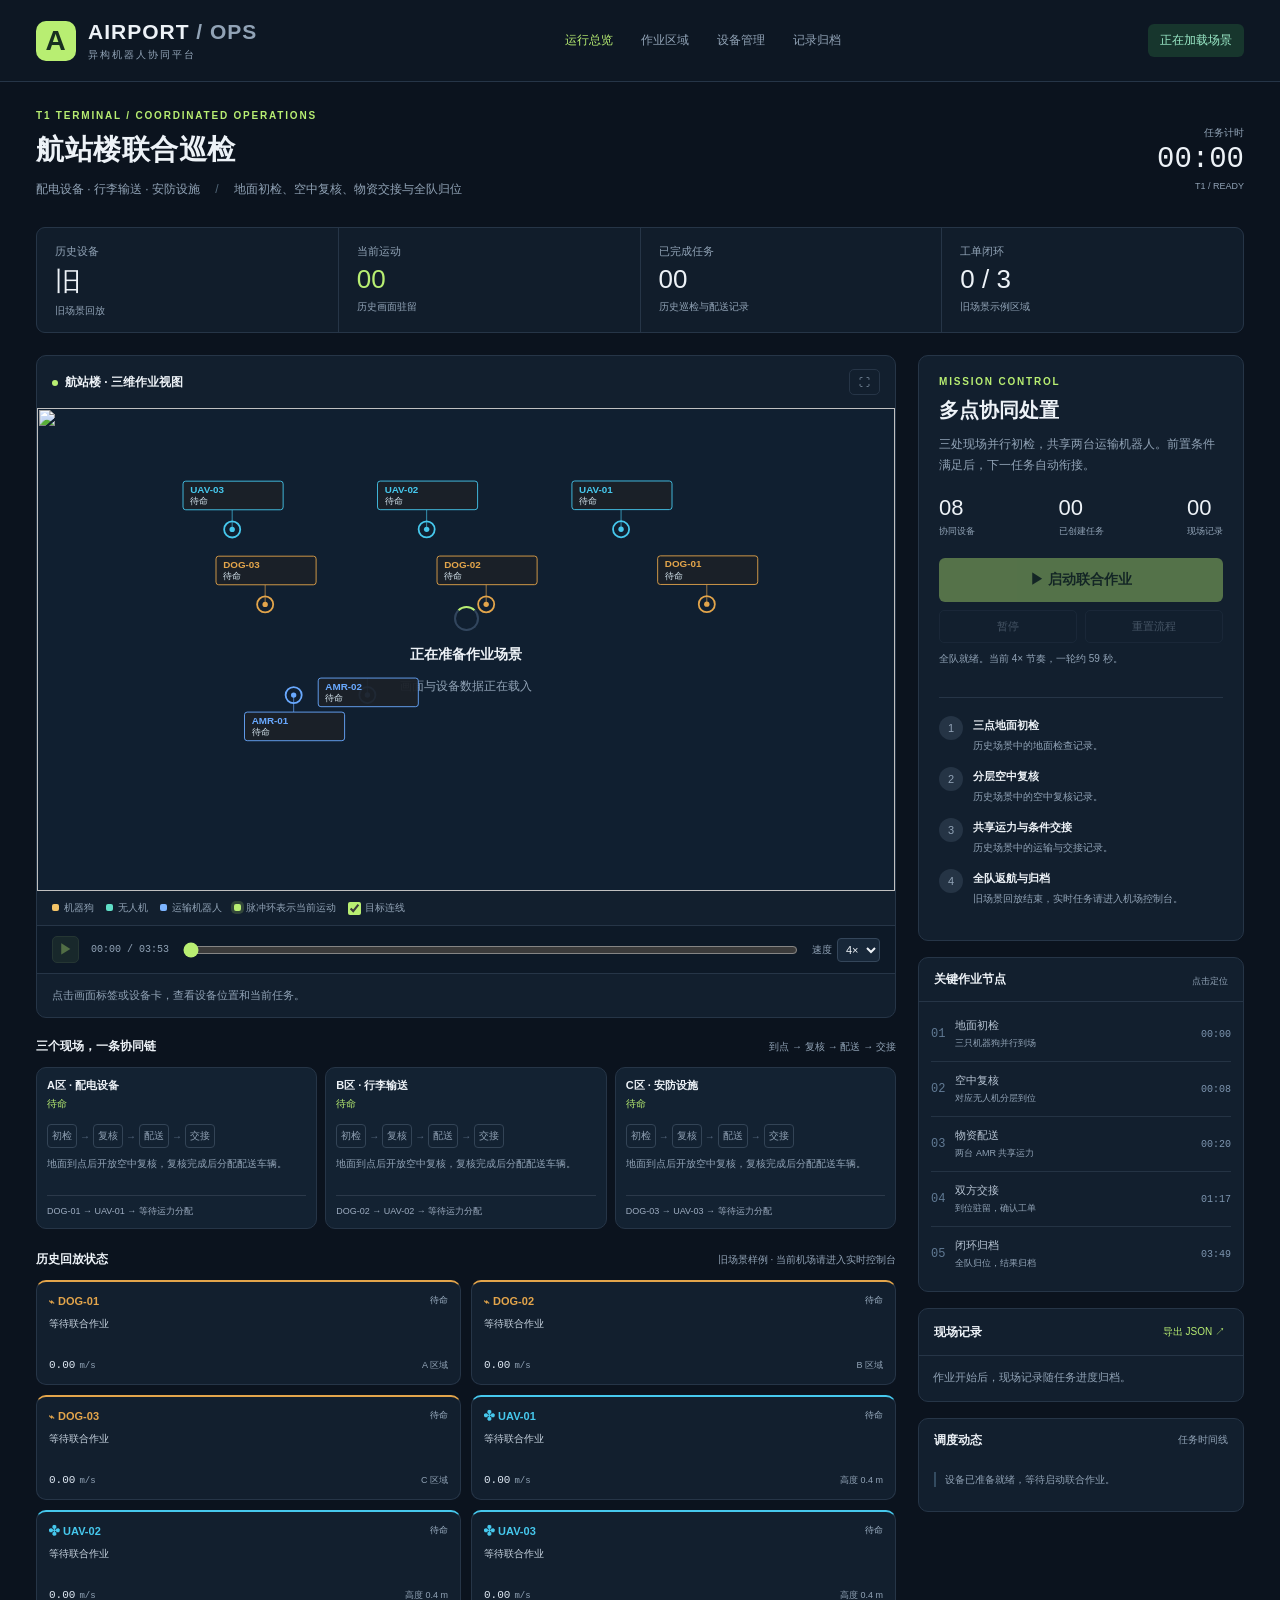
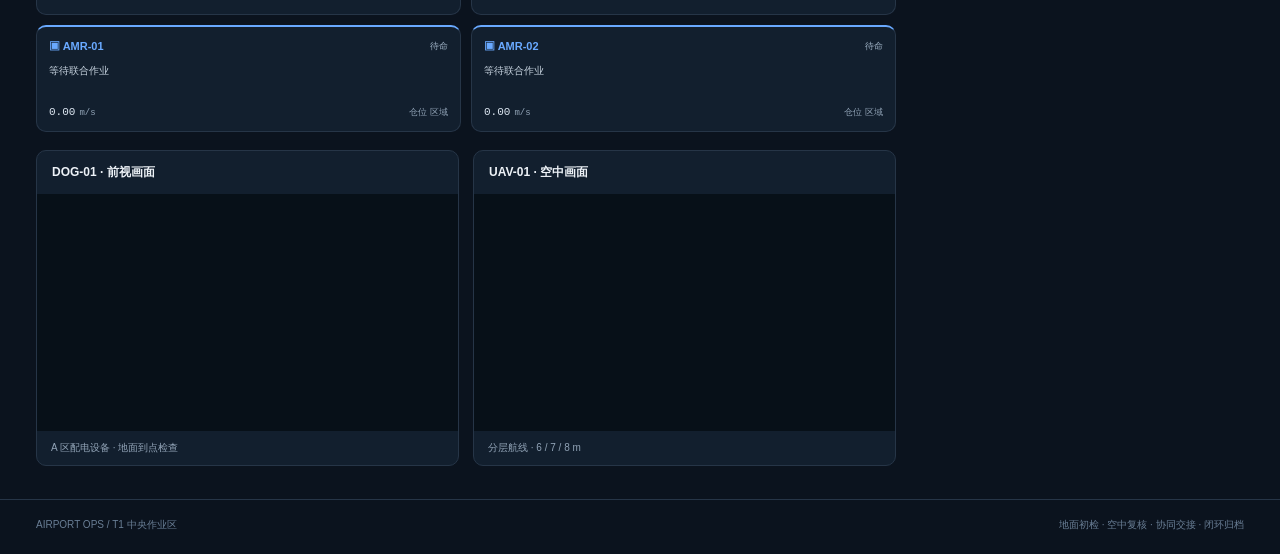
==== commit 2143e1de: "feat: unify airport operations with 28-resource platform" ====
--- a/web/airport-ops/index.html
+++ b/web/airport-ops/index.html
@@ -55,7 +55,7 @@
           <img id="scene-preview" src="/assets/airport/airport-preview.jpg" alt="" aria-hidden="true">
           <svg id="overlay" viewBox="0 0 960 540" aria-label="设备位置与任务目标"></svg>
           <div class="scene-tag">T1 CENTRAL CONCOURSE <span>•</span> 3 WORK ZONES</div>
-          <div class="scene-live" id="scene-live">8 台设备就绪</div>
+          <div class="scene-live" id="scene-live">历史回放 · 旧场景</div>
           <div class="scene-bottom" id="scene-bottom">机器狗初检 → 无人机复核 → 运输交接 → 全队归位</div>
           <div class="load-state" id="load-state"><span class="spinner"></span><b>正在准备作业场景</b><small>画面与设备数据正在载入</small></div>
         </div>
@@ -70,7 +70,7 @@
       </section>
       <div class="section-title" id="workzones"><b>三个现场，一条协同链</b><small>到点 → 复核 → 配送 → 交接</small></div>
       <section class="workcells" id="cells"></section>
-      <div class="section-title" id="fleet"><b>全队运行状态</b><small>3 DOG · 3 UAV · 2 AMR</small></div>
+      <div class="section-title" id="fleet"><b>历史回放状态</b><small>旧场景样例 · 当前机场请进入实时控制台</small></div>
       <section class="devices" id="devices"></section>
       <section class="cameras">
         <article class="panel"><div class="panel-heading"><b>DOG-01 · 前视画面</b></div><canvas id="dog-camera" width="480" height="270" aria-label="机器狗前视画面"></canvas><div class="camera-caption">A 区配电设备 · 地面到点检查</div></article>
@@ -175,8 +175,8 @@
   $('#connection').textContent=!ready?'正在加载场景':!started?'● 场景就绪':s.done?'✓ 本轮作业完成':video.paused?'Ⅱ 作业已暂停':'● 联合作业执行中';
   $('#clock').textContent=fmt(started?f.clock:0);
   $('#mission-code').textContent=started?'T1 / '+DATA.mission:'T1 / READY';
-  $('#overview-metrics').innerHTML=[['设备总数','08','3 DOG · 3 UAV · 2 AMR'],['当前运动',String(moving.length).padStart(2,'0'),moving.map(d=>d.label).join(' · ')||'全队驻留 / 等待调度'],['已完成任务',String(started?f.completed:0).padStart(2,'0'),'巡检、配送与返航任务'],['工单闭环',done+' / 3','配电设备 · 行李输送 · 安防设施']].map((v,i)=>`<div><small>${v[0]}</small><strong class="${i===1?'motion-count':''}">${v[1]}</strong><span>${esc(v[2])}</span></div>`).join('');
-  $('#scene-live').textContent=!started?'8 台设备已就绪':s.done?'✓ 三处工单闭环 · 全队归位':video.paused?'Ⅱ 当前作业已暂停':moving.length?'运动中 '+moving.length+' 台 · '+moving.map(d=>d.label).join(' / '):'设备驻留 · 等待联动条件';
+  $('#overview-metrics').innerHTML=[['历史设备','旧','旧场景回放'],['当前运动',String(moving.length).padStart(2,'0'),moving.map(d=>d.label).join(' · ')||'历史画面驻留'],['已完成任务',String(started?f.completed:0).padStart(2,'0'),'历史巡检与配送记录'],['工单闭环',done+' / 3','旧场景示例区域']].map((v,i)=>`<div><small>${v[0]}</small><strong class="${i===1?'motion-count':''}">${v[1]}</strong><span>${esc(v[2])}</span></div>`).join('');
+  $('#scene-live').textContent=!started?'历史回放 · 旧场景':s.done?'✓ 历史工单闭环':video.paused?'Ⅱ 历史回放暂停':moving.length?'历史画面 · '+moving.length+' 个标记':'历史画面驻留';
   $('#scene-bottom').textContent=s.done?'巡检、复核、交接与归位全部完成':s.cells.some(c=>c.phase==='handoff')?'双方到位 · 连续驻留后确认物资交接':s.cells.some(c=>c.phase==='transport')?'复核结果已确认 · 运输机器人正在配送':s.cells.some(c=>c.phase==='air')?'机器狗到点 · 对应无人机分层复核':'机器狗初检 → 无人机复核 → 运输交接 → 全队归位';
   $('#cells').innerHTML=s.cells.map(c=>`<article class="panel workcell ${c.phase==='completed'?'done':''}"><div class="workcell-title"><b>${esc(c.name)}</b><span>${PHASE[c.phase]}</span></div><div class="dependency-chain">${['初检','复核','配送','交接'].map((n,i)=>`<span class="${RANK[c.phase]>i?'done':RANK[c.phase]===i?'current':''}">${RANK[c.phase]>i?'✓ ':''}${n}</span>${i<3?'<i>→</i>':''}`).join('')}</div><p>${esc(c.detail)}</p><div class="workcell-team">${DATA.devices.find(d=>d.id===c.dog).label} → ${DATA.devices.find(d=>d.id===c.drone).label} → ${c.amr?DATA.devices.find(d=>d.id===c.amr)?.label:'等待运力分配'}</div></article>`).join('');
   const ordered=[...s.devices].sort((a,b)=>({dog:0,drone:1,amr:2}[a.type]-{dog:0,drone:1,amr:2}[b.type])||a.label.localeCompare(b.label));
@@ -197,12 +197,12 @@
   const speed=Number($('#speed').value);
   $('#message').textContent=s.done?'三处工单全部闭环。可查看现场记录、导出报告或再次运行。':!started?`全队就绪。当前 ${speed}× 节奏，一轮约 ${Math.ceil(duration/speed)} 秒。`:video.paused?'已暂停。可以选择节点查看，或继续当前作业。':'联合作业执行中，各区域按前置条件推进。';
   const stepNames=['三点地面初检','分层空中复核','共享运力与条件交接','全队返航与归档'];
-  const details=['三只机器狗分别到场，完成地面检查。','对应无人机到位悬停，开放后续配送。','两台 AMR 服务三处工单，双方到位后交接。','8 台设备归位，任务记录和现场图像归档。'];
+  const details=['历史场景中的地面检查记录。','历史场景中的空中复核记录。','历史场景中的运输与交接记录。','旧场景回放结束，实时任务请进入机场控制台。'];
   $('#steps').innerHTML=stepNames.map((name,i)=>{
     const status=!started?'pending':text(f.steps[i]);
     return `<div class="step ${status}"><span class="step-num">${status==='completed'?'✓':i+1}</span><div><b>${name}</b><small>${details[i]}</small></div></div>`;
   }).join('');
-  $('#mission-result').innerHTML=s.done?'<div class="result">✓ 12 个任务完成 · 9 张现场记录 · 8 台设备归位</div>':'';
+  $('#mission-result').innerHTML=s.done?'<div class="result">✓ 历史回放记录完成 · 实时机场结果请在任务管理查看</div>':'';
   const ek=records.map(e=>e.id).join(',');
   if(ek!==lastEvidence){lastEvidence=ek;$('#evidence').innerHTML=records.map(e=>`<button class="evidence-item" data-evidence="${e.id}"><img src="${e.image}" loading="lazy" alt="${esc(e.label)}"><span>${esc(e.label)} ↗</span></button>`).join('')||'<p>作业开始后，现场记录随任务进度归档。</p>';}
   const logs=started?DATA.events.filter(e=>e.at<=s.t+.05).slice(-12).reverse():[];
